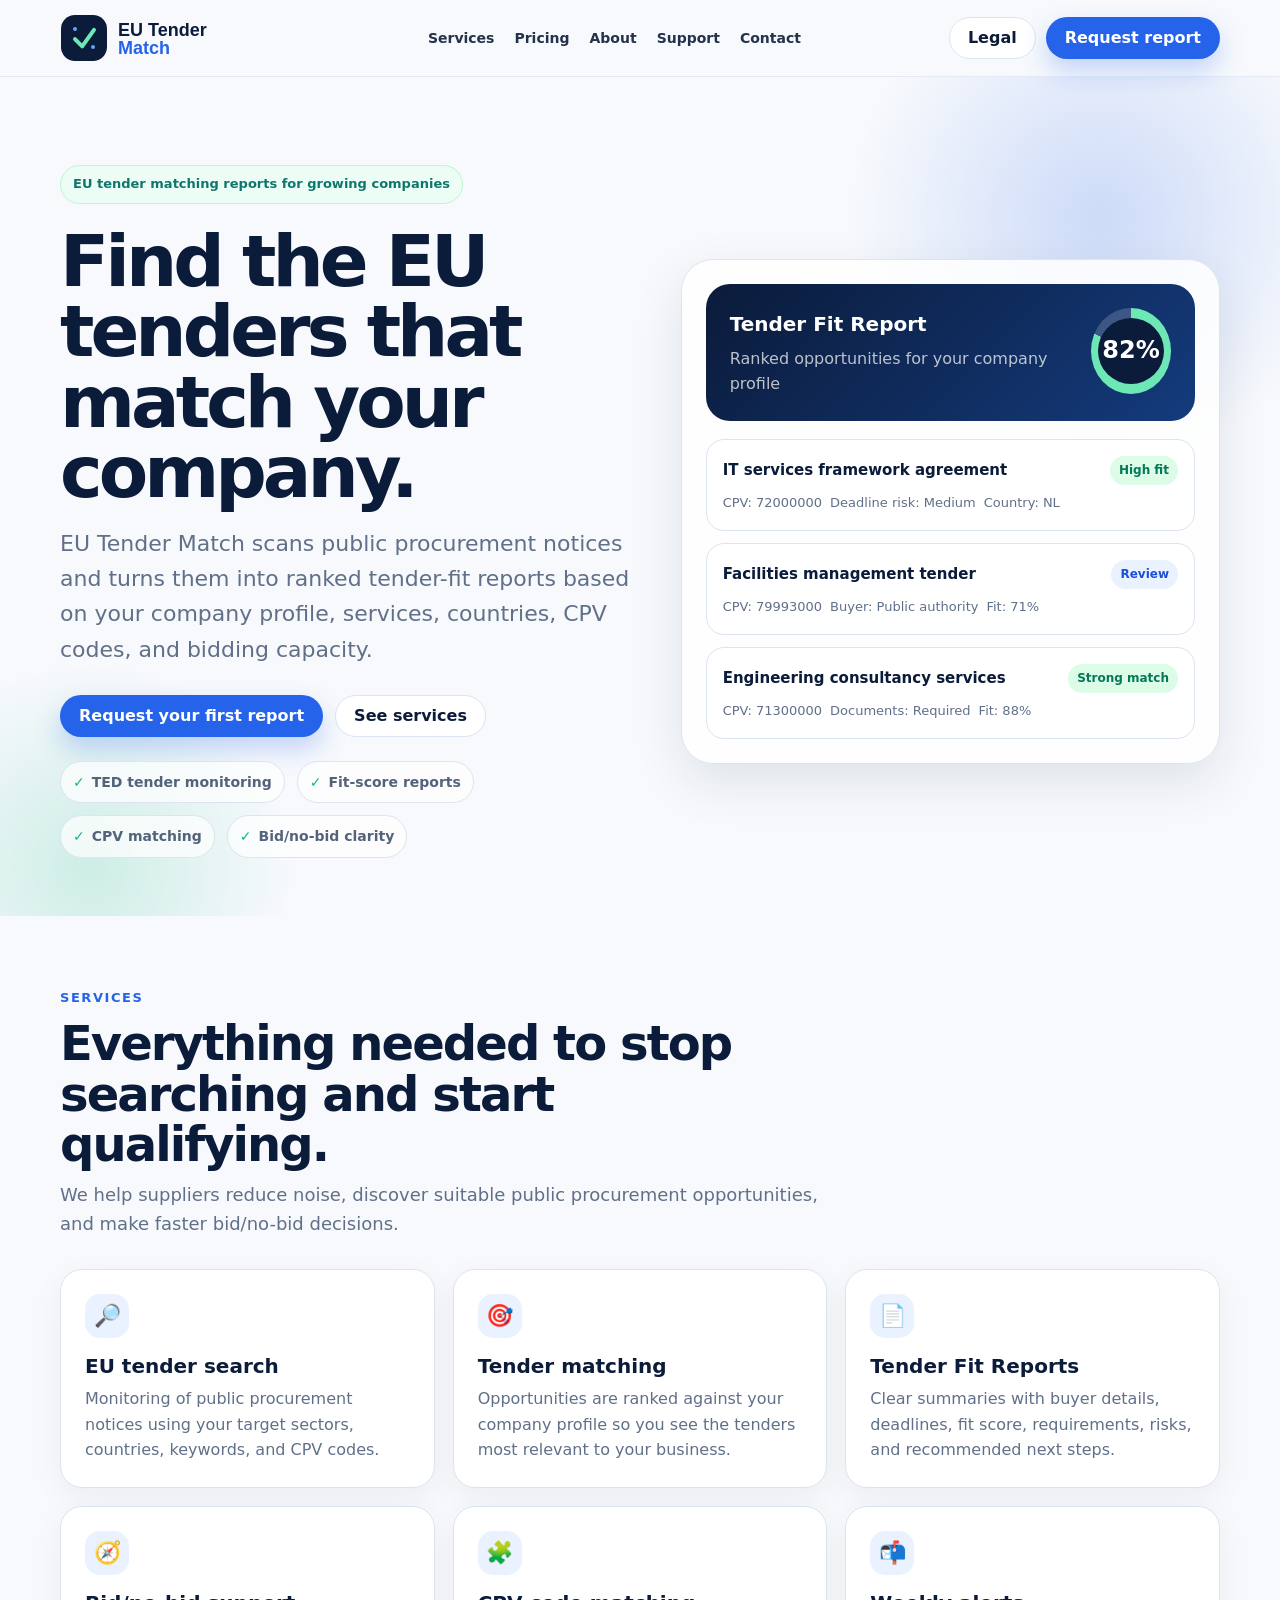
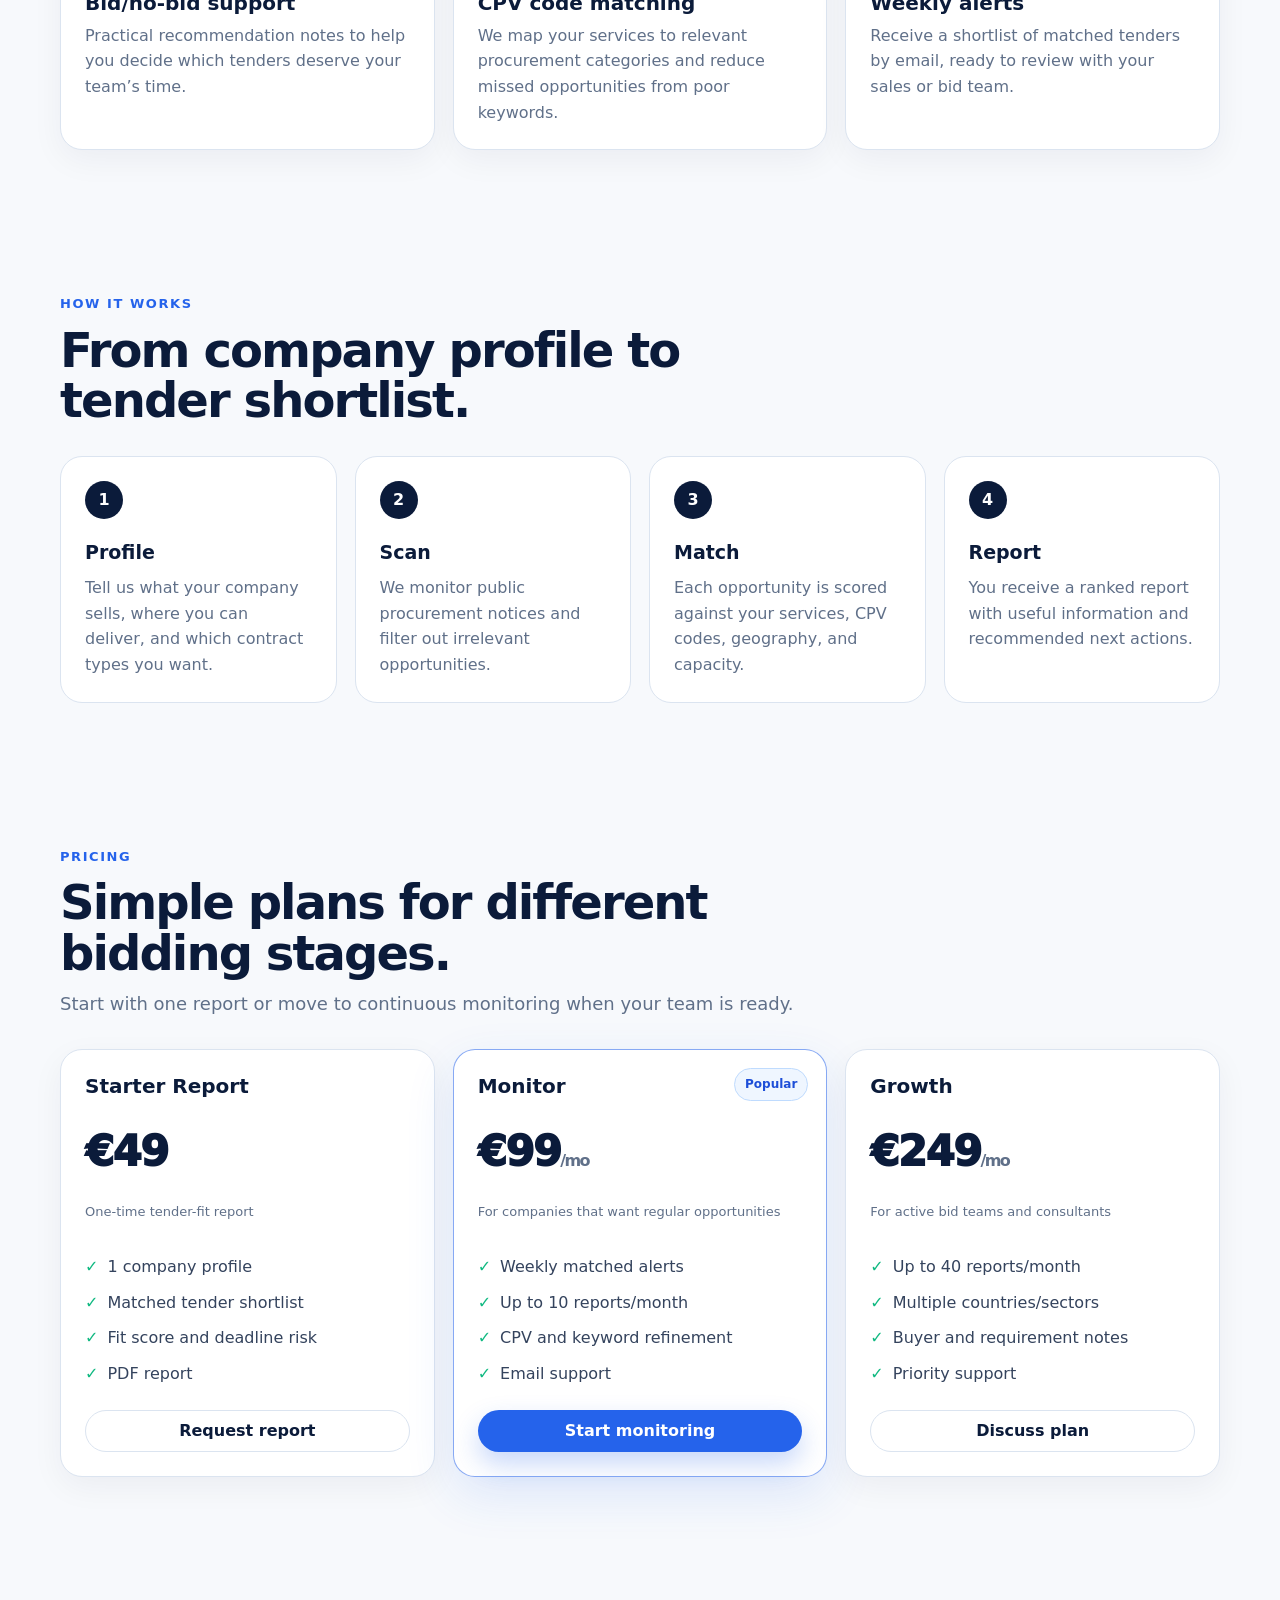
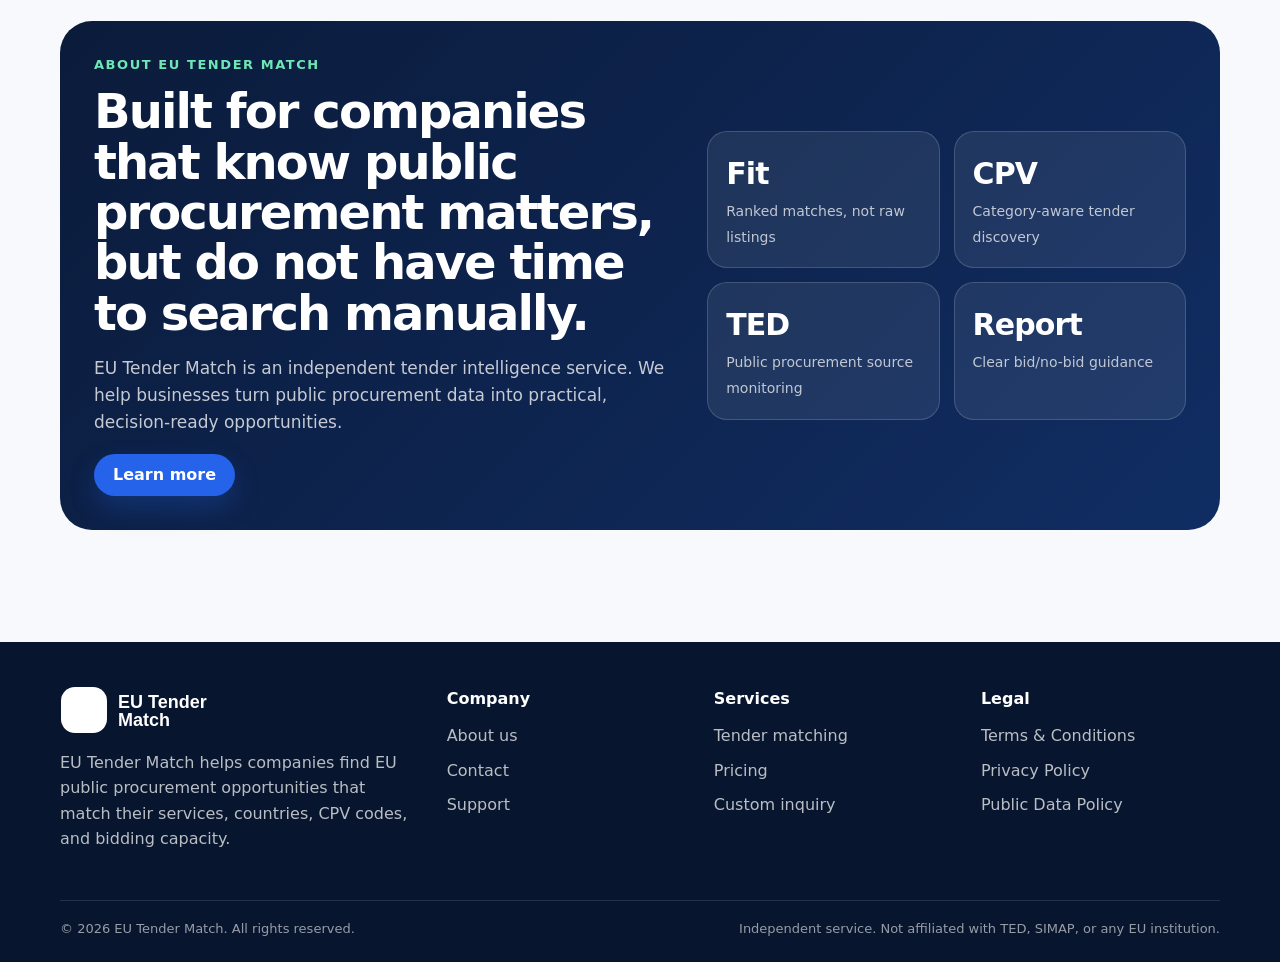
==== index.html @ a49a5446 "Add files via upload" ====
<!doctype html>
<html lang="en">
<head>
  <meta charset="utf-8">
  <meta name="viewport" content="width=device-width, initial-scale=1">
  <title>EU Tender Match | EU Tender Alerts & Tender Matching Reports</title>
  <meta name="description" content="Find EU tenders that match your company. EU Tender Match delivers tender matching reports, TED tender alerts, CPV matching, and bid-fit recommendations.">
  <meta name="robots" content="index, follow">
  <meta property="og:title" content="EU Tender Match | EU Tender Alerts & Tender Matching Reports">
  <meta property="og:description" content="Find EU tenders that match your company. EU Tender Match delivers tender matching reports, TED tender alerts, CPV matching, and bid-fit recommendations.">
  <meta property="og:type" content="website">
  <meta property="og:url" content="https://eutendermatch.com/">
  <meta property="og:image" content="https://eutendermatch.com/assets/img/logo.svg">
  <link rel="icon" href="assets/img/logo.svg" type="image/svg+xml">
  <link rel="canonical" href="https://eutendermatch.com/">
  <link rel="preconnect" href="https://fonts.gstatic.com">
  <link rel="stylesheet" href="assets/css/style.css">
  <script type="application/ld+json">
  {
    "@context": "https://schema.org",
    "@type": "Organization",
    "name": "EU Tender Match",
    "url": "https://eutendermatch.com",
    "logo": "https://eutendermatch.com/assets/img/logo.svg",
    "description": "Find EU tenders that match your company. EU Tender Match delivers tender matching reports, TED tender alerts, CPV matching, and bid-fit recommendations.",
    "contactPoint": {
      "@type": "ContactPoint",
      "contactType": "customer support",
      "email": "hello@eutendermatch.com"
    }
  }
  </script>
</head>
<body>

<header class="header">
  <div class="container">
    <nav class="nav" aria-label="Main navigation">
      <a class="logo" href="index.html" aria-label="EU Tender Match home">
        <img src="assets/img/logo.svg" alt="EU Tender Match logo">
      </a>
      <button class="mobile-toggle" type="button" aria-label="Open menu">☰</button>
      <div class="nav-links">
        <a href="index.html#services">Services</a><a href="index.html#pricing">Pricing</a><a href="about.html">About</a><a href="support.html">Support</a><a href="contact.html">Contact</a>
      </div>
      <div class="nav-actions">
        <a class="btn btn-secondary" href="terms.html">Legal</a>
        <a class="btn btn-primary" href="contact.html">Request report</a>
      </div>
    </nav>
  </div>
</header>


<main>
  <section class="hero">
    <div class="container hero-grid">
      <div>
        <div class="eyebrow">EU tender matching reports for growing companies</div>
        <h1>Find the EU tenders that match your company.</h1>
        <p class="lead">EU Tender Match scans public procurement notices and turns them into ranked tender-fit reports based on your company profile, services, countries, CPV codes, and bidding capacity.</p>
        <div class="hero-actions">
          <a class="btn btn-primary" href="contact.html">Request your first report</a>
          <a class="btn btn-secondary" href="#services">See services</a>
        </div>
        <div class="trust-row" aria-label="Key benefits">
          <span><b class="check">✓</b> TED tender monitoring</span>
          <span><b class="check">✓</b> Fit-score reports</span>
          <span><b class="check">✓</b> CPV matching</span>
          <span><b class="check">✓</b> Bid/no-bid clarity</span>
        </div>
      </div>
      <div class="dashboard-card" aria-label="Example tender fit report card">
        <div class="score-card">
          <div class="score-head">
            <div>
              <p class="card-title">Tender Fit Report</p>
              <p class="card-sub">Ranked opportunities for your company profile</p>
            </div>
            <div class="score"><div class="score-inner">82%</div></div>
          </div>
        </div>
        <div class="notice-list">
          <div class="notice">
            <div class="notice-top">
              <strong>IT services framework agreement</strong>
              <span class="badge green">High fit</span>
            </div>
            <div class="notice-meta">
              <span>CPV: 72000000</span><span>Deadline risk: Medium</span><span>Country: NL</span>
            </div>
          </div>
          <div class="notice">
            <div class="notice-top">
              <strong>Facilities management tender</strong>
              <span class="badge">Review</span>
            </div>
            <div class="notice-meta">
              <span>CPV: 79993000</span><span>Buyer: Public authority</span><span>Fit: 71%</span>
            </div>
          </div>
          <div class="notice">
            <div class="notice-top">
              <strong>Engineering consultancy services</strong>
              <span class="badge green">Strong match</span>
            </div>
            <div class="notice-meta">
              <span>CPV: 71300000</span><span>Documents: Required</span><span>Fit: 88%</span>
            </div>
          </div>
        </div>
      </div>
    </div>
  </section>

  <section class="section" id="services">
    <div class="container">
      <div class="section-head">
        <div class="kicker">Services</div>
        <h2>Everything needed to stop searching and start qualifying.</h2>
        <p>We help suppliers reduce noise, discover suitable public procurement opportunities, and make faster bid/no-bid decisions.</p>
      </div>
      <div class="grid-3">
        <article class="feature">
          <div class="icon">🔎</div>
          <h3>EU tender search</h3>
          <p>Monitoring of public procurement notices using your target sectors, countries, keywords, and CPV codes.</p>
        </article>
        <article class="feature">
          <div class="icon">🎯</div>
          <h3>Tender matching</h3>
          <p>Opportunities are ranked against your company profile so you see the tenders most relevant to your business.</p>
        </article>
        <article class="feature">
          <div class="icon">📄</div>
          <h3>Tender Fit Reports</h3>
          <p>Clear summaries with buyer details, deadlines, fit score, requirements, risks, and recommended next steps.</p>
        </article>
        <article class="feature">
          <div class="icon">🧭</div>
          <h3>Bid/no-bid support</h3>
          <p>Practical recommendation notes to help you decide which tenders deserve your team’s time.</p>
        </article>
        <article class="feature">
          <div class="icon">🧩</div>
          <h3>CPV code matching</h3>
          <p>We map your services to relevant procurement categories and reduce missed opportunities from poor keywords.</p>
        </article>
        <article class="feature">
          <div class="icon">📬</div>
          <h3>Weekly alerts</h3>
          <p>Receive a shortlist of matched tenders by email, ready to review with your sales or bid team.</p>
        </article>
      </div>
    </div>
  </section>

  <section class="section" id="how">
    <div class="container">
      <div class="section-head">
        <div class="kicker">How it works</div>
        <h2>From company profile to tender shortlist.</h2>
      </div>
      <div class="process">
        <div class="step">
          <h3>Profile</h3>
          <p>Tell us what your company sells, where you can deliver, and which contract types you want.</p>
        </div>
        <div class="step">
          <h3>Scan</h3>
          <p>We monitor public procurement notices and filter out irrelevant opportunities.</p>
        </div>
        <div class="step">
          <h3>Match</h3>
          <p>Each opportunity is scored against your services, CPV codes, geography, and capacity.</p>
        </div>
        <div class="step">
          <h3>Report</h3>
          <p>You receive a ranked report with useful information and recommended next actions.</p>
        </div>
      </div>
    </div>
  </section>

  <section class="section" id="pricing">
    <div class="container">
      <div class="section-head">
        <div class="kicker">Pricing</div>
        <h2>Simple plans for different bidding stages.</h2>
        <p>Start with one report or move to continuous monitoring when your team is ready.</p>
      </div>
      <div class="grid-3">
        <article class="price-card">
          <h3>Starter Report</h3>
          <div class="price-tag">€49</div>
          <p class="small">One-time tender-fit report</p>
          <ul>
            <li><b class="check">✓</b> 1 company profile</li>
            <li><b class="check">✓</b> Matched tender shortlist</li>
            <li><b class="check">✓</b> Fit score and deadline risk</li>
            <li><b class="check">✓</b> PDF report</li>
          </ul>
          <a class="btn btn-secondary" href="contact.html">Request report</a>
        </article>
        <article class="price-card featured">
          <span class="ribbon">Popular</span>
          <h3>Monitor</h3>
          <div class="price-tag">€99<small>/mo</small></div>
          <p class="small">For companies that want regular opportunities</p>
          <ul>
            <li><b class="check">✓</b> Weekly matched alerts</li>
            <li><b class="check">✓</b> Up to 10 reports/month</li>
            <li><b class="check">✓</b> CPV and keyword refinement</li>
            <li><b class="check">✓</b> Email support</li>
          </ul>
          <a class="btn btn-primary" href="contact.html">Start monitoring</a>
        </article>
        <article class="price-card">
          <h3>Growth</h3>
          <div class="price-tag">€249<small>/mo</small></div>
          <p class="small">For active bid teams and consultants</p>
          <ul>
            <li><b class="check">✓</b> Up to 40 reports/month</li>
            <li><b class="check">✓</b> Multiple countries/sectors</li>
            <li><b class="check">✓</b> Buyer and requirement notes</li>
            <li><b class="check">✓</b> Priority support</li>
          </ul>
          <a class="btn btn-secondary" href="contact.html">Discuss plan</a>
        </article>
      </div>
    </div>
  </section>

  <section class="section" id="about-preview">
    <div class="container">
      <div class="about-box">
        <div>
          <div class="kicker" style="color:#6ee7b7">About EU Tender Match</div>
          <h2>Built for companies that know public procurement matters, but do not have time to search manually.</h2>
          <p>EU Tender Match is an independent tender intelligence service. We help businesses turn public procurement data into practical, decision-ready opportunities.</p>
          <a class="btn btn-primary" href="about.html">Learn more</a>
        </div>
        <div class="stats">
          <div class="stat"><strong>Fit</strong><span>Ranked matches, not raw listings</span></div>
          <div class="stat"><strong>CPV</strong><span>Category-aware tender discovery</span></div>
          <div class="stat"><strong>TED</strong><span>Public procurement source monitoring</span></div>
          <div class="stat"><strong>Report</strong><span>Clear bid/no-bid guidance</span></div>
        </div>
      </div>
    </div>
  </section>
</main>


<footer class="footer">
  <div class="container">
    <div class="footer-grid">
      <div>
        <img src="assets/img/logo.svg" alt="EU Tender Match logo" style="height:48px;width:auto;filter:brightness(0) invert(1);">
        <p>EU Tender Match helps companies find EU public procurement opportunities that match their services, countries, CPV codes, and bidding capacity.</p>
      </div>
      <div>
        <h4>Company</h4>
        <div class="footer-links">
          <a href="about.html">About us</a>
          <a href="contact.html">Contact</a>
          <a href="support.html">Support</a>
        </div>
      </div>
      <div>
        <h4>Services</h4>
        <div class="footer-links">
          <a href="index.html#services">Tender matching</a>
          <a href="index.html#pricing">Pricing</a>
          <a href="contact.html">Custom inquiry</a>
        </div>
      </div>
      <div>
        <h4>Legal</h4>
        <div class="footer-links">
          <a href="terms.html">Terms & Conditions</a>
          <a href="privacy.html">Privacy Policy</a>
          <a href="data-policy.html">Public Data Policy</a>
        </div>
      </div>
    </div>
    <div class="footer-bottom">
      <span>© <span id="year">2026</span> EU Tender Match. All rights reserved.</span>
      <span>Independent service. Not affiliated with TED, SIMAP, or any EU institution.</span>
    </div>
  </div>
</footer>
<script>document.getElementById('year') && (document.getElementById('year').textContent = new Date().getFullYear())</script>
<script src="assets/js/main.js"></script>

</body>
</html>
---- assets/css/style.css ----
:root{
  --bg:#f7f9fc;
  --surface:#ffffff;
  --ink:#0b1b3a;
  --muted:#607089;
  --line:#dbe4f0;
  --brand:#2563eb;
  --brand-dark:#1d4ed8;
  --accent:#10b981;
  --accent-soft:#dcfce7;
  --blue-soft:#eaf2ff;
  --shadow:0 18px 50px rgba(11,27,58,.10);
  --radius:22px;
}
*{box-sizing:border-box}
html{scroll-behavior:smooth}
body{
  margin:0;
  font-family:Inter, ui-sans-serif, system-ui, -apple-system, BlinkMacSystemFont, "Segoe UI", Arial, sans-serif;
  background:var(--bg);
  color:var(--ink);
  line-height:1.6;
}
a{color:inherit;text-decoration:none}
img{max-width:100%;display:block}
.container{width:min(1160px, calc(100% - 36px));margin-inline:auto}
.header{
  position:sticky;top:0;z-index:50;
  backdrop-filter:blur(18px);
  background:rgba(247,249,252,.82);
  border-bottom:1px solid rgba(219,228,240,.75);
}
.nav{
  height:76px;
  display:flex;
  align-items:center;
  justify-content:space-between;
  gap:22px;
}
.logo{display:flex;align-items:center;gap:10px}
.logo img{height:48px;width:auto}
.nav-links{
  display:flex;
  align-items:center;
  gap:20px;
  color:#24324c;
  font-weight:650;
  font-size:14px;
}
.nav-links a:hover{color:var(--brand)}
.nav-actions{display:flex;align-items:center;gap:10px}
.btn{
  display:inline-flex;align-items:center;justify-content:center;gap:8px;
  padding:12px 18px;border-radius:999px;
  border:1px solid transparent;
  font-weight:800;
  line-height:1;
  cursor:pointer;
  transition:.2s ease;
}
.btn-primary{background:var(--brand);color:white;box-shadow:0 12px 26px rgba(37,99,235,.25)}
.btn-primary:hover{background:var(--brand-dark);transform:translateY(-1px)}
.btn-secondary{background:white;border-color:var(--line);color:var(--ink)}
.btn-secondary:hover{border-color:#b7c8e4;transform:translateY(-1px)}
.mobile-toggle{display:none;background:white;border:1px solid var(--line);border-radius:12px;padding:10px 12px}
.hero{
  position:relative;
  overflow:hidden;
  padding:88px 0 58px;
}
.hero:before{
  content:"";
  position:absolute;inset:-120px -80px auto auto;
  width:520px;height:520px;border-radius:50%;
  background:radial-gradient(circle, rgba(37,99,235,.20), rgba(37,99,235,0) 68%);
}
.hero:after{
  content:"";
  position:absolute;inset:auto auto -160px -120px;
  width:420px;height:420px;border-radius:50%;
  background:radial-gradient(circle, rgba(16,185,129,.18), rgba(16,185,129,0) 68%);
}
.hero-grid{
  position:relative;z-index:1;
  display:grid;
  grid-template-columns:1.03fr .97fr;
  gap:48px;
  align-items:center;
}
.eyebrow{
  display:inline-flex;align-items:center;gap:8px;
  color:#0f766e;background:#ecfdf5;border:1px solid #bbf7d0;
  border-radius:999px;padding:8px 12px;font-weight:800;font-size:13px;
}
h1{
  margin:22px 0 18px;
  font-size:clamp(42px, 6vw, 72px);
  line-height:.98;
  letter-spacing:-.055em;
}
.lead{
  font-size:clamp(18px, 2vw, 22px);
  color:var(--muted);
  max-width:670px;
  margin:0 0 28px;
}
.hero-actions{display:flex;flex-wrap:wrap;gap:12px;margin:28px 0 24px}
.trust-row{
  display:flex;flex-wrap:wrap;gap:12px;color:#53637c;font-size:14px;font-weight:650;
}
.trust-row span{
  display:inline-flex;align-items:center;gap:7px;
  background:rgba(255,255,255,.72);
  border:1px solid var(--line);
  border-radius:999px;padding:9px 12px;
}
.check{color:var(--accent);font-weight:900}
.dashboard-card{
  background:rgba(255,255,255,.86);
  border:1px solid var(--line);
  border-radius:32px;
  box-shadow:var(--shadow);
  padding:24px;
}
.score-card{
  background:linear-gradient(135deg,#0b1b3a,#143b7d);
  color:white;
  border-radius:24px;
  padding:24px;
  overflow:hidden;
}
.score-head{display:flex;align-items:start;justify-content:space-between;gap:14px}
.score{
  width:86px;height:86px;border-radius:50%;
  display:grid;place-items:center;
  background:conic-gradient(#6ee7b7 0 82%, rgba(255,255,255,.18) 82% 100%);
  font-size:24px;font-weight:900;
}
.score-inner{
  width:66px;height:66px;border-radius:50%;
  background:#0b1b3a;display:grid;place-items:center;
}
.card-title{font-size:20px;font-weight:900;margin:0}
.card-sub{margin:6px 0 0;color:rgba(255,255,255,.72)}
.notice-list{display:grid;gap:12px;margin-top:18px}
.notice{
  background:white;border:1px solid var(--line);border-radius:18px;padding:16px;
  display:grid;gap:8px;
}
.notice-top{display:flex;justify-content:space-between;gap:12px;align-items:center}
.notice strong{font-size:15px}
.badge{
  display:inline-flex;align-items:center;border-radius:999px;
  padding:5px 9px;font-size:12px;font-weight:900;
  background:var(--blue-soft);color:#1d4ed8;
}
.badge.green{background:var(--accent-soft);color:#047857}
.notice-meta{display:flex;flex-wrap:wrap;gap:8px;color:var(--muted);font-size:13px}
.section{padding:72px 0}
.section-head{max-width:760px;margin-bottom:30px}
.kicker{color:var(--brand);font-weight:900;text-transform:uppercase;font-size:13px;letter-spacing:.12em}
h2{
  font-size:clamp(32px, 4vw, 48px);
  line-height:1.05;letter-spacing:-.04em;
  margin:10px 0 12px;
}
.section-head p{color:var(--muted);font-size:18px;margin:0}
.grid-3{display:grid;grid-template-columns:repeat(3,1fr);gap:18px}
.grid-2{display:grid;grid-template-columns:repeat(2,1fr);gap:18px}
.feature,.price-card,.policy-card{
  background:var(--surface);
  border:1px solid var(--line);
  border-radius:var(--radius);
  padding:24px;
  box-shadow:0 10px 32px rgba(11,27,58,.05);
}
.icon{
  width:44px;height:44px;border-radius:15px;
  display:grid;place-items:center;
  background:var(--blue-soft);color:var(--brand);
  font-size:22px;margin-bottom:16px;
}
.feature h3,.price-card h3,.policy-card h3{margin:0 0 8px;font-size:20px;line-height:1.2}
.feature p,.policy-card p{color:var(--muted);margin:0}
.process{
  counter-reset:step;
  display:grid;grid-template-columns:repeat(4,1fr);gap:18px;
}
.step{
  position:relative;background:white;border:1px solid var(--line);border-radius:var(--radius);padding:24px;
}
.step:before{
  counter-increment:step;
  content:counter(step);
  width:38px;height:38px;border-radius:50%;
  display:grid;place-items:center;
  background:#0b1b3a;color:white;font-weight:900;
  margin-bottom:18px;
}
.step h3{margin:0 0 8px;font-size:19px}
.step p{margin:0;color:var(--muted)}
.price-card{display:flex;flex-direction:column;position:relative}
.price-card.featured{
  border-color:rgba(37,99,235,.55);
  box-shadow:0 18px 50px rgba(37,99,235,.12);
}
.price-tag{
  font-size:42px;font-weight:950;letter-spacing:-.04em;margin:12px 0 4px;
}
.price-tag small{font-size:16px;color:var(--muted);font-weight:800}
.price-card ul{
  margin:18px 0 24px;padding:0;list-style:none;display:grid;gap:10px;color:#34435d;
}
.price-card li{display:flex;gap:9px}
.price-card .btn{margin-top:auto}
.ribbon{
  position:absolute;top:18px;right:18px;background:#eff6ff;color:#1d4ed8;border:1px solid #bfdbfe;
  border-radius:999px;padding:6px 10px;font-weight:900;font-size:12px;
}
.about-box{
  background:linear-gradient(135deg,#0b1b3a,#102d63);
  color:white;border-radius:32px;padding:34px;display:grid;grid-template-columns:1.1fr .9fr;gap:28px;align-items:center;
}
.about-box p{color:rgba(255,255,255,.76);font-size:17px}
.stats{display:grid;grid-template-columns:repeat(2,1fr);gap:14px}
.stat{
  background:rgba(255,255,255,.08);border:1px solid rgba(255,255,255,.16);
  border-radius:20px;padding:18px;
}
.stat strong{display:block;font-size:30px;letter-spacing:-.03em}
.stat span{color:rgba(255,255,255,.72);font-size:14px}
.contact-wrap{display:grid;grid-template-columns:.9fr 1.1fr;gap:22px;align-items:start}
.contact-card{
  background:white;border:1px solid var(--line);border-radius:var(--radius);padding:24px;
}
.contact-list{display:grid;gap:12px;margin-top:18px}
.contact-list a,.contact-list span{
  display:flex;gap:10px;align-items:center;color:#31425e;font-weight:700;
}
form{
  display:grid;gap:14px;background:white;border:1px solid var(--line);
  border-radius:var(--radius);padding:24px;box-shadow:var(--shadow);
}
label{font-weight:850;font-size:14px}
input,select,textarea{
  width:100%;border:1px solid #cfd9e8;border-radius:14px;
  padding:13px 14px;font:inherit;background:#fff;color:var(--ink);
}
textarea{min-height:140px;resize:vertical}
.form-row{display:grid;grid-template-columns:1fr 1fr;gap:14px}
.small{font-size:13px;color:var(--muted)}
.footer{
  background:#07152e;color:white;margin-top:40px;padding:44px 0 22px;
}
.footer-grid{display:grid;grid-template-columns:1.2fr .8fr .8fr .8fr;gap:28px}
.footer p,.footer a{color:rgba(255,255,255,.72)}
.footer h4{margin:0 0 12px}
.footer-links{display:grid;gap:9px}
.footer-bottom{
  border-top:1px solid rgba(255,255,255,.12);
  margin-top:32px;padding-top:18px;
  display:flex;justify-content:space-between;gap:20px;flex-wrap:wrap;
  color:rgba(255,255,255,.58);font-size:13px;
}
.legal-page{padding:58px 0}
.legal-card{
  background:white;border:1px solid var(--line);border-radius:28px;
  padding:clamp(24px,4vw,46px);box-shadow:var(--shadow);
}
.legal-card h1{font-size:clamp(34px,5vw,54px)}
.legal-card h2{font-size:26px;margin-top:34px}
.legal-card p,.legal-card li{color:#34435d}
.legal-card a{color:var(--brand);font-weight:800}
.callout{
  border:1px solid #bfdbfe;background:#eff6ff;color:#1e3a8a;
  border-radius:18px;padding:16px 18px;margin:20px 0;
}
@media (max-width: 960px){
  .hero-grid,.about-box,.contact-wrap{grid-template-columns:1fr}
  .grid-3,.grid-2,.process,.footer-grid{grid-template-columns:1fr 1fr}
  .nav-links{display:none}
  .mobile-toggle{display:inline-flex}
  .nav.open .nav-links{
    position:absolute;display:grid;left:18px;right:18px;top:76px;
    background:white;border:1px solid var(--line);border-radius:20px;
    padding:18px;box-shadow:var(--shadow);
  }
}
@media (max-width: 640px){
  .grid-3,.grid-2,.process,.footer-grid,.stats,.form-row{grid-template-columns:1fr}
  .hero{padding-top:52px}
  .nav-actions .btn-secondary{display:none}
  .dashboard-card{padding:14px;border-radius:22px}
  .score-card{border-radius:20px}
}
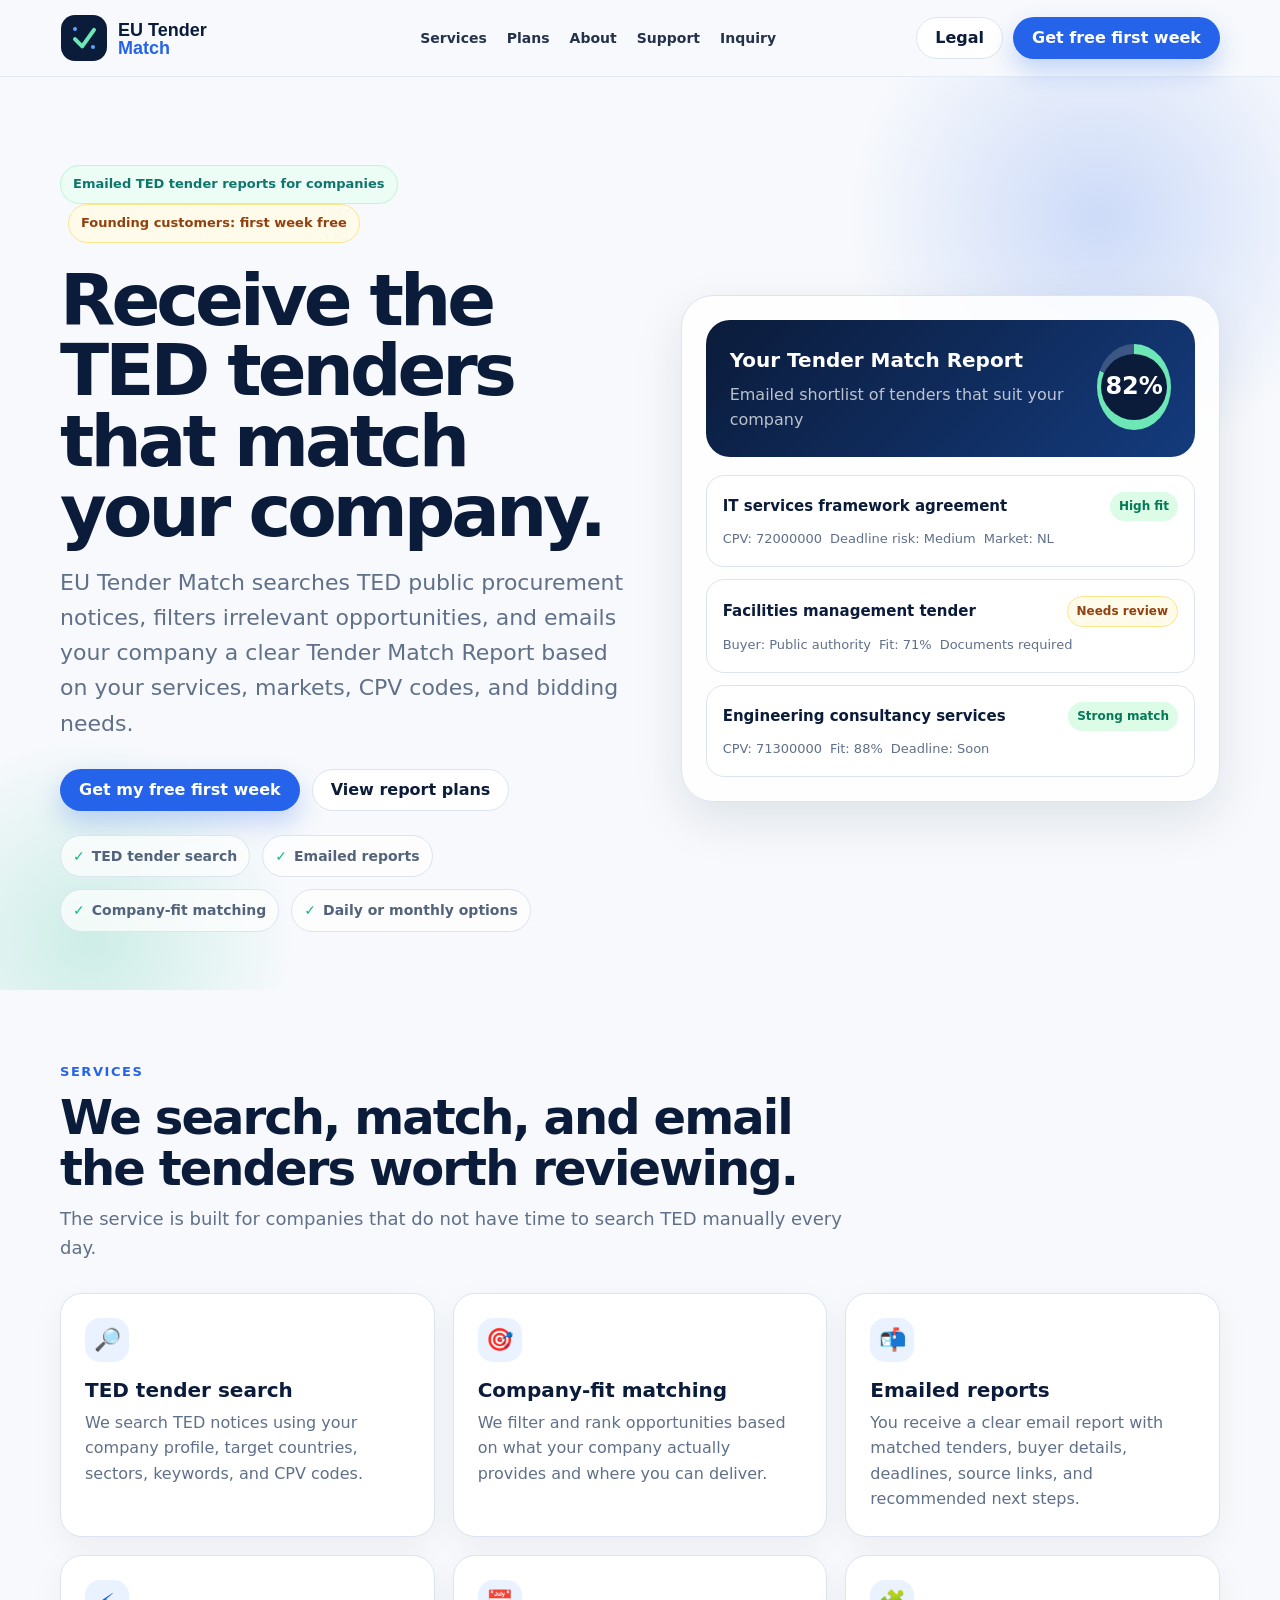
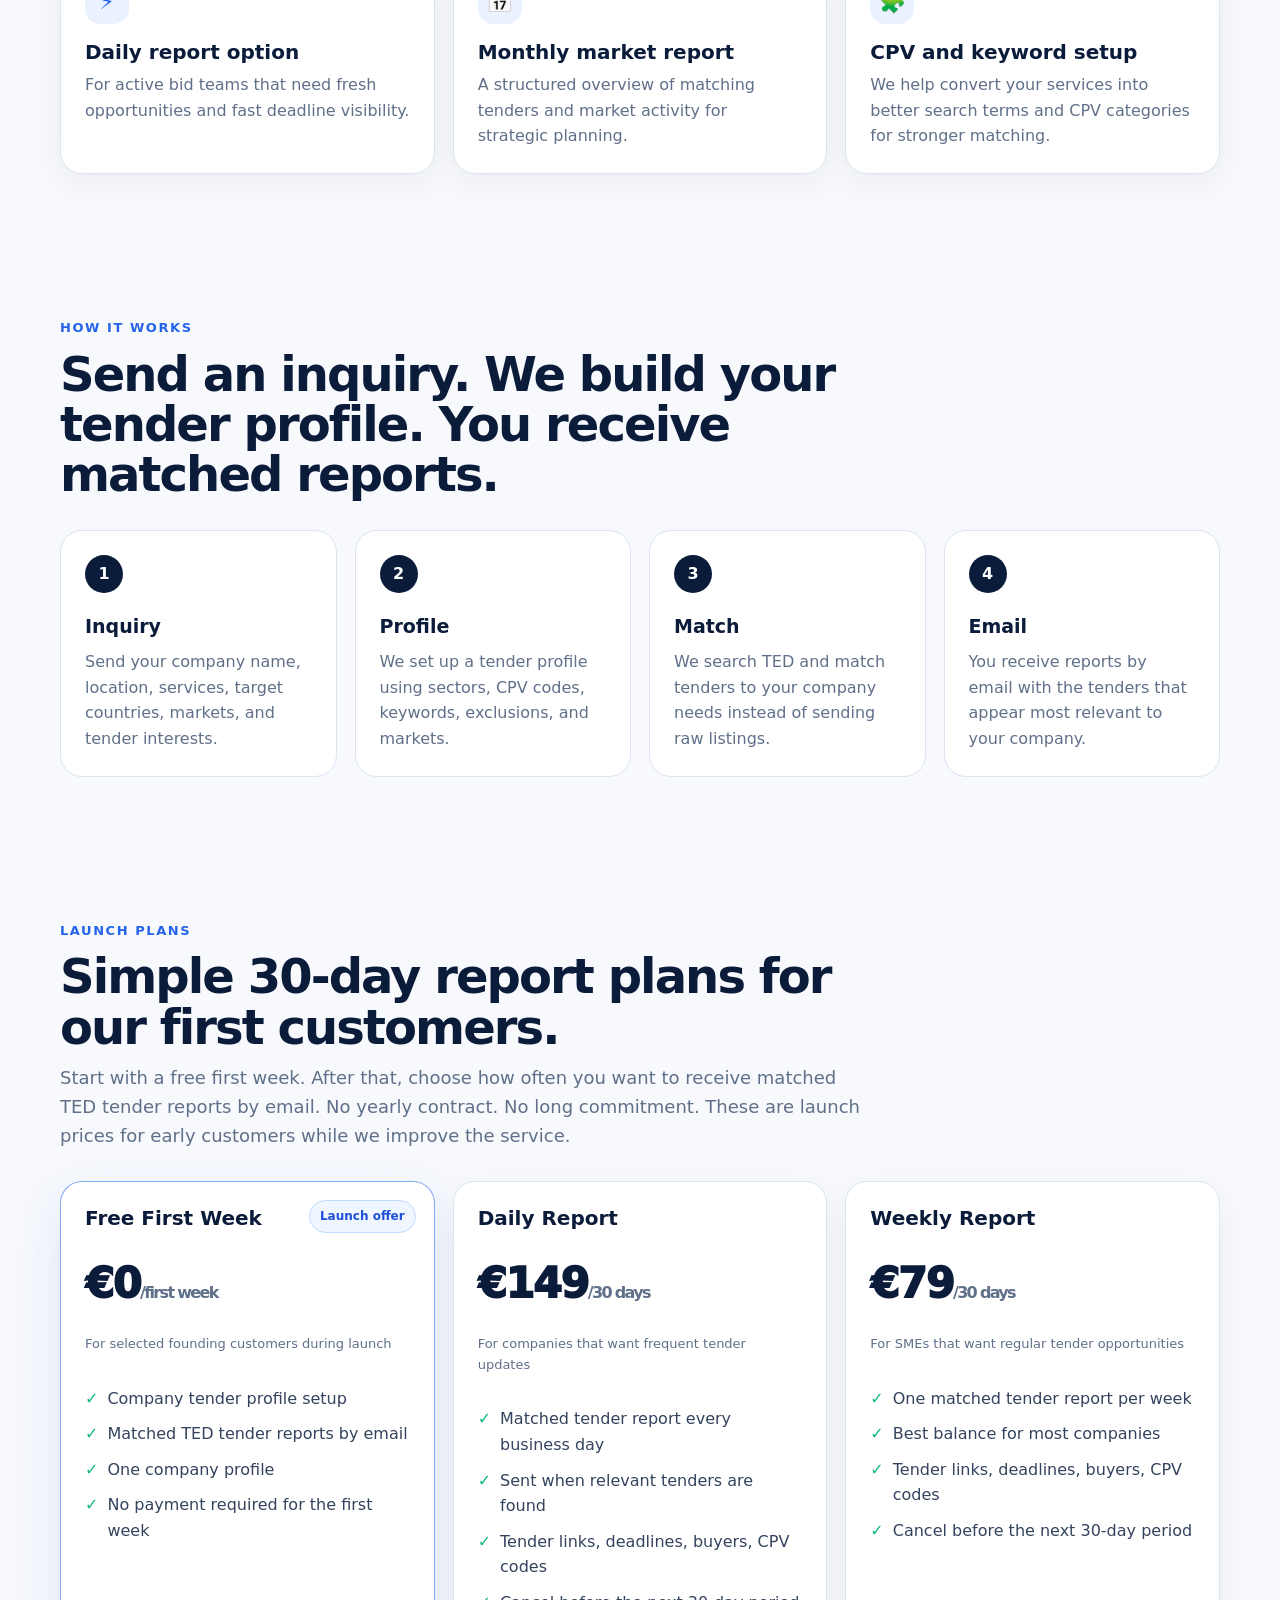
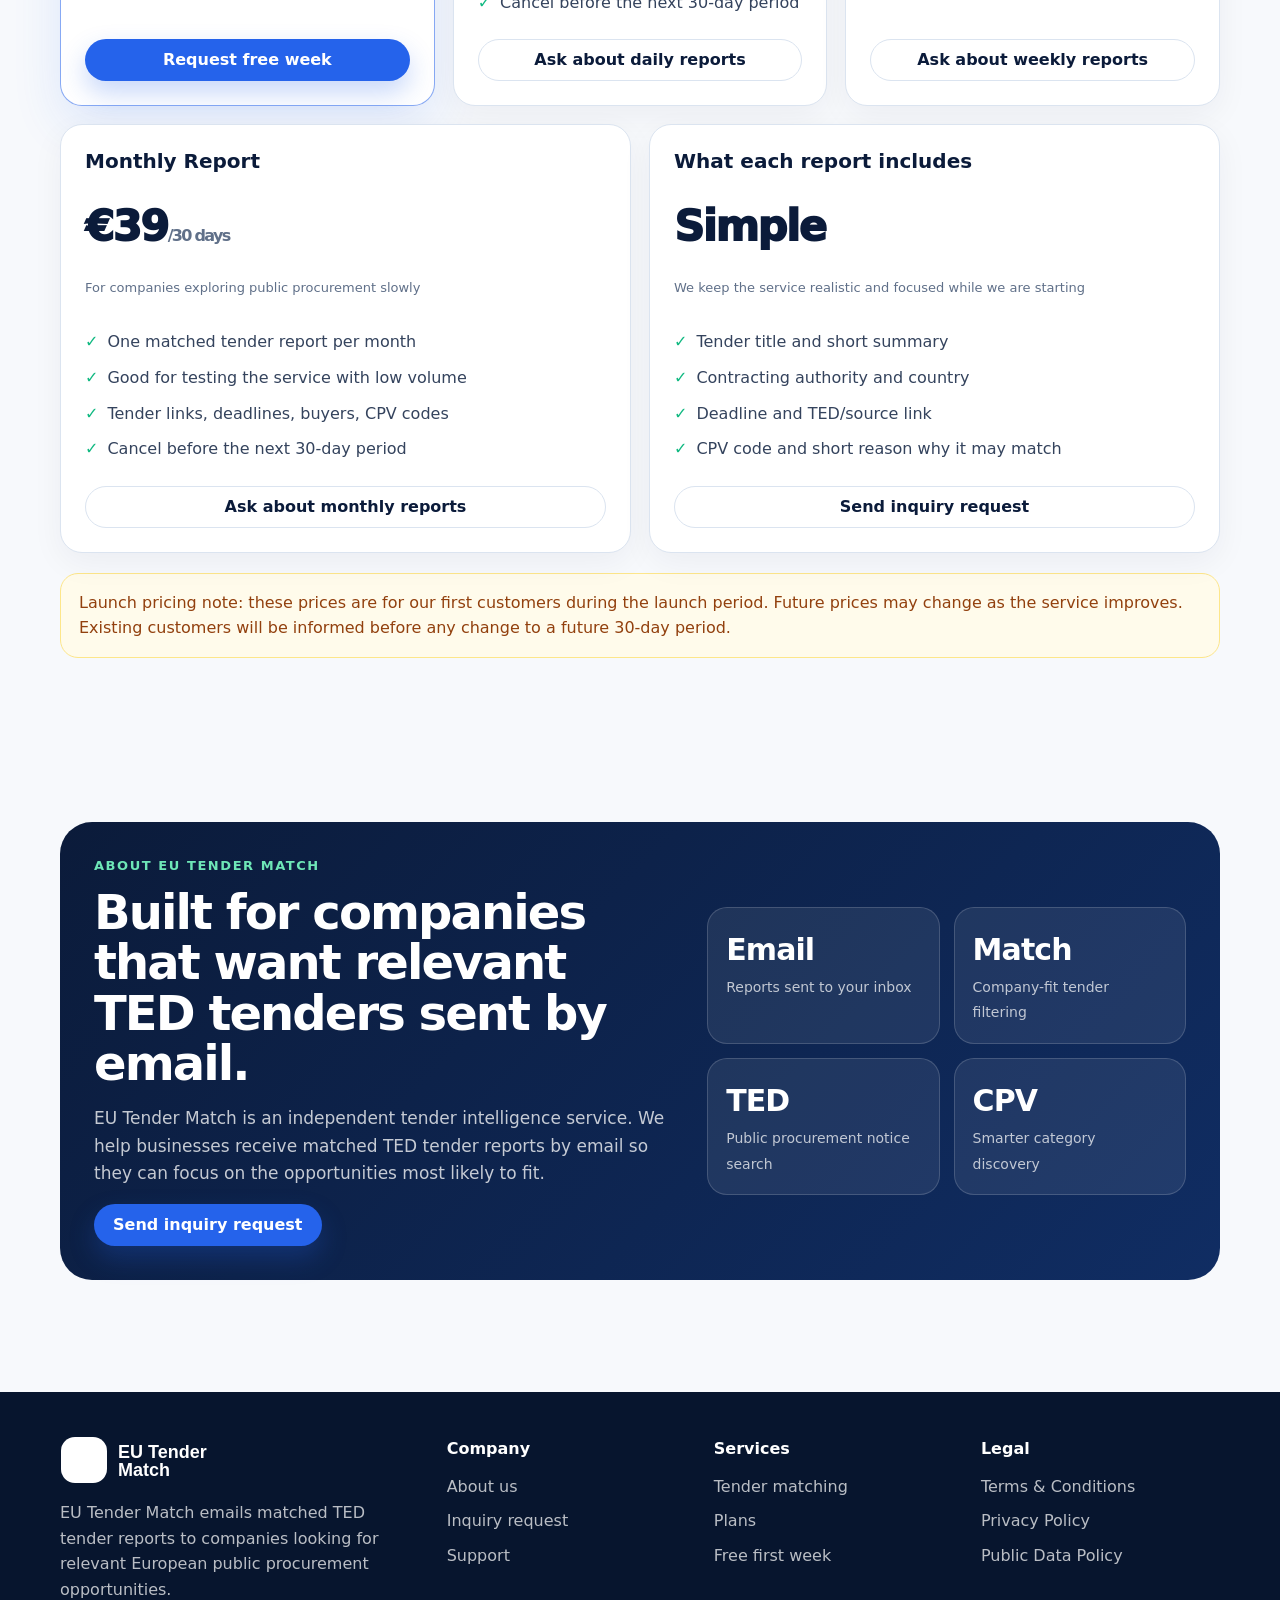
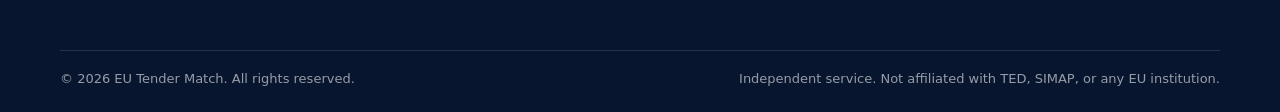
==== commit da5d323a: "Add files via upload" ====
--- a/index.html
+++ b/index.html
@@ -3,17 +3,16 @@
 <head>
   <meta charset="utf-8">
   <meta name="viewport" content="width=device-width, initial-scale=1">
-  <title>EU Tender Match | EU Tender Alerts & Tender Matching Reports</title>
-  <meta name="description" content="Find EU tenders that match your company. EU Tender Match delivers tender matching reports, TED tender alerts, CPV matching, and bid-fit recommendations.">
+  <title>EU Tender Match | Emailed TED Tender Reports & EU Tender Matching</title>
+  <meta name="description" content="Receive emailed TED tender reports that match your company needs. EU Tender Match searches, filters, and emails relevant EU public procurement opportunities.">
   <meta name="robots" content="index, follow">
-  <meta property="og:title" content="EU Tender Match | EU Tender Alerts & Tender Matching Reports">
-  <meta property="og:description" content="Find EU tenders that match your company. EU Tender Match delivers tender matching reports, TED tender alerts, CPV matching, and bid-fit recommendations.">
+  <meta property="og:title" content="EU Tender Match | Emailed TED Tender Reports & EU Tender Matching">
+  <meta property="og:description" content="Receive emailed TED tender reports that match your company needs. EU Tender Match searches, filters, and emails relevant EU public procurement opportunities.">
   <meta property="og:type" content="website">
   <meta property="og:url" content="https://eutendermatch.com/">
   <meta property="og:image" content="https://eutendermatch.com/assets/img/logo.svg">
   <link rel="icon" href="assets/img/logo.svg" type="image/svg+xml">
   <link rel="canonical" href="https://eutendermatch.com/">
-  <link rel="preconnect" href="https://fonts.gstatic.com">
   <link rel="stylesheet" href="assets/css/style.css">
   <script type="application/ld+json">
   {
@@ -22,7 +21,7 @@
     "name": "EU Tender Match",
     "url": "https://eutendermatch.com",
     "logo": "https://eutendermatch.com/assets/img/logo.svg",
-    "description": "Find EU tenders that match your company. EU Tender Match delivers tender matching reports, TED tender alerts, CPV matching, and bid-fit recommendations.",
+    "description": "Receive emailed TED tender reports that match your company needs. EU Tender Match searches, filters, and emails relevant EU public procurement opportunities.",
     "contactPoint": {
       "@type": "ContactPoint",
       "contactType": "customer support",
@@ -41,11 +40,11 @@
       </a>
       <button class="mobile-toggle" type="button" aria-label="Open menu">☰</button>
       <div class="nav-links">
-        <a href="index.html#services">Services</a><a href="index.html#pricing">Pricing</a><a href="about.html">About</a><a href="support.html">Support</a><a href="contact.html">Contact</a>
+        <a href="index.html#services">Services</a><a href="index.html#pricing">Plans</a><a href="about.html">About</a><a href="support.html">Support</a><a href="contact.html">Inquiry</a>
       </div>
       <div class="nav-actions">
         <a class="btn btn-secondary" href="terms.html">Legal</a>
-        <a class="btn btn-primary" href="contact.html">Request report</a>
+        <a class="btn btn-primary" href="contact.html">Get free first week</a>
       </div>
     </nav>
   </div>
@@ -56,26 +55,29 @@
   <section class="hero">
     <div class="container hero-grid">
       <div>
-        <div class="eyebrow">EU tender matching reports for growing companies</div>
-        <h1>Find the EU tenders that match your company.</h1>
-        <p class="lead">EU Tender Match scans public procurement notices and turns them into ranked tender-fit reports based on your company profile, services, countries, CPV codes, and bidding capacity.</p>
+        <div>
+          <span class="eyebrow">Emailed TED tender reports for companies</span>
+          <span class="free-banner">Founding customers: first week free</span>
+        </div>
+        <h1>Receive the TED tenders that match your company.</h1>
+        <p class="lead">EU Tender Match searches TED public procurement notices, filters irrelevant opportunities, and emails your company a clear Tender Match Report based on your services, markets, CPV codes, and bidding needs.</p>
         <div class="hero-actions">
-          <a class="btn btn-primary" href="contact.html">Request your first report</a>
-          <a class="btn btn-secondary" href="#services">See services</a>
+          <a class="btn btn-primary" href="contact.html">Get my free first week</a>
+          <a class="btn btn-secondary" href="#pricing">View report plans</a>
         </div>
         <div class="trust-row" aria-label="Key benefits">
-          <span><b class="check">✓</b> TED tender monitoring</span>
-          <span><b class="check">✓</b> Fit-score reports</span>
-          <span><b class="check">✓</b> CPV matching</span>
-          <span><b class="check">✓</b> Bid/no-bid clarity</span>
-        </div>
-      </div>
-      <div class="dashboard-card" aria-label="Example tender fit report card">
+          <span><b class="check">✓</b> TED tender search</span>
+          <span><b class="check">✓</b> Emailed reports</span>
+          <span><b class="check">✓</b> Company-fit matching</span>
+          <span><b class="check">✓</b> Daily or monthly options</span>
+        </div>
+      </div>
+      <div class="dashboard-card" aria-label="Example emailed tender match report card">
         <div class="score-card">
           <div class="score-head">
             <div>
-              <p class="card-title">Tender Fit Report</p>
-              <p class="card-sub">Ranked opportunities for your company profile</p>
+              <p class="card-title">Your Tender Match Report</p>
+              <p class="card-sub">Emailed shortlist of tenders that suit your company</p>
             </div>
             <div class="score"><div class="score-inner">82%</div></div>
           </div>
@@ -87,16 +89,16 @@
               <span class="badge green">High fit</span>
             </div>
             <div class="notice-meta">
-              <span>CPV: 72000000</span><span>Deadline risk: Medium</span><span>Country: NL</span>
+              <span>CPV: 72000000</span><span>Deadline risk: Medium</span><span>Market: NL</span>
             </div>
           </div>
           <div class="notice">
             <div class="notice-top">
               <strong>Facilities management tender</strong>
-              <span class="badge">Review</span>
+              <span class="badge gold">Needs review</span>
             </div>
             <div class="notice-meta">
-              <span>CPV: 79993000</span><span>Buyer: Public authority</span><span>Fit: 71%</span>
+              <span>Buyer: Public authority</span><span>Fit: 71%</span><span>Documents required</span>
             </div>
           </div>
           <div class="notice">
@@ -105,7 +107,7 @@
               <span class="badge green">Strong match</span>
             </div>
             <div class="notice-meta">
-              <span>CPV: 71300000</span><span>Documents: Required</span><span>Fit: 88%</span>
+              <span>CPV: 71300000</span><span>Fit: 88%</span><span>Deadline: Soon</span>
             </div>
           </div>
         </div>
@@ -117,39 +119,39 @@
     <div class="container">
       <div class="section-head">
         <div class="kicker">Services</div>
-        <h2>Everything needed to stop searching and start qualifying.</h2>
-        <p>We help suppliers reduce noise, discover suitable public procurement opportunities, and make faster bid/no-bid decisions.</p>
+        <h2>We search, match, and email the tenders worth reviewing.</h2>
+        <p>The service is built for companies that do not have time to search TED manually every day.</p>
       </div>
       <div class="grid-3">
         <article class="feature">
           <div class="icon">🔎</div>
-          <h3>EU tender search</h3>
-          <p>Monitoring of public procurement notices using your target sectors, countries, keywords, and CPV codes.</p>
+          <h3>TED tender search</h3>
+          <p>We search TED notices using your company profile, target countries, sectors, keywords, and CPV codes.</p>
         </article>
         <article class="feature">
           <div class="icon">🎯</div>
-          <h3>Tender matching</h3>
-          <p>Opportunities are ranked against your company profile so you see the tenders most relevant to your business.</p>
-        </article>
-        <article class="feature">
-          <div class="icon">📄</div>
-          <h3>Tender Fit Reports</h3>
-          <p>Clear summaries with buyer details, deadlines, fit score, requirements, risks, and recommended next steps.</p>
-        </article>
-        <article class="feature">
-          <div class="icon">🧭</div>
-          <h3>Bid/no-bid support</h3>
-          <p>Practical recommendation notes to help you decide which tenders deserve your team’s time.</p>
+          <h3>Company-fit matching</h3>
+          <p>We filter and rank opportunities based on what your company actually provides and where you can deliver.</p>
+        </article>
+        <article class="feature">
+          <div class="icon">📬</div>
+          <h3>Emailed reports</h3>
+          <p>You receive a clear email report with matched tenders, buyer details, deadlines, source links, and recommended next steps.</p>
+        </article>
+        <article class="feature">
+          <div class="icon">⚡</div>
+          <h3>Daily report option</h3>
+          <p>For active bid teams that need fresh opportunities and fast deadline visibility.</p>
+        </article>
+        <article class="feature">
+          <div class="icon">📅</div>
+          <h3>Monthly market report</h3>
+          <p>A structured overview of matching tenders and market activity for strategic planning.</p>
         </article>
         <article class="feature">
           <div class="icon">🧩</div>
-          <h3>CPV code matching</h3>
-          <p>We map your services to relevant procurement categories and reduce missed opportunities from poor keywords.</p>
-        </article>
-        <article class="feature">
-          <div class="icon">📬</div>
-          <h3>Weekly alerts</h3>
-          <p>Receive a shortlist of matched tenders by email, ready to review with your sales or bid team.</p>
+          <h3>CPV and keyword setup</h3>
+          <p>We help convert your services into better search terms and CPV categories for stronger matching.</p>
         </article>
       </div>
     </div>
@@ -159,24 +161,24 @@
     <div class="container">
       <div class="section-head">
         <div class="kicker">How it works</div>
-        <h2>From company profile to tender shortlist.</h2>
+        <h2>Send an inquiry. We build your tender profile. You receive matched reports.</h2>
       </div>
       <div class="process">
         <div class="step">
+          <h3>Inquiry</h3>
+          <p>Send your company name, location, services, target countries, markets, and tender interests.</p>
+        </div>
+        <div class="step">
           <h3>Profile</h3>
-          <p>Tell us what your company sells, where you can deliver, and which contract types you want.</p>
-        </div>
-        <div class="step">
-          <h3>Scan</h3>
-          <p>We monitor public procurement notices and filter out irrelevant opportunities.</p>
+          <p>We set up a tender profile using sectors, CPV codes, keywords, exclusions, and markets.</p>
         </div>
         <div class="step">
           <h3>Match</h3>
-          <p>Each opportunity is scored against your services, CPV codes, geography, and capacity.</p>
+          <p>We search TED and match tenders to your company needs instead of sending raw listings.</p>
         </div>
         <div class="step">
-          <h3>Report</h3>
-          <p>You receive a ranked report with useful information and recommended next actions.</p>
+          <h3>Email</h3>
+          <p>You receive reports by email with the tenders that appear most relevant to your company.</p>
         </div>
       </div>
     </div>
@@ -185,48 +187,83 @@
   <section class="section" id="pricing">
     <div class="container">
       <div class="section-head">
-        <div class="kicker">Pricing</div>
-        <h2>Simple plans for different bidding stages.</h2>
-        <p>Start with one report or move to continuous monitoring when your team is ready.</p>
-      </div>
+        <div class="kicker">Launch plans</div>
+        <h2>Simple 30-day report plans for our first customers.</h2>
+        <p>Start with a free first week. After that, choose how often you want to receive matched TED tender reports by email. No yearly contract. No long commitment. These are launch prices for early customers while we improve the service.</p>
+      </div>
+
       <div class="grid-3">
+        <article class="price-card featured">
+          <span class="ribbon">Launch offer</span>
+          <h3>Free First Week</h3>
+          <div class="price-tag">€0<small>/first week</small></div>
+          <p class="small">For selected founding customers during launch</p>
+          <ul>
+            <li><b class="check">✓</b> Company tender profile setup</li>
+            <li><b class="check">✓</b> Matched TED tender reports by email</li>
+            <li><b class="check">✓</b> One company profile</li>
+            <li><b class="check">✓</b> No payment required for the first week</li>
+          </ul>
+          <a class="btn btn-primary" href="contact.html">Request free week</a>
+        </article>
+
         <article class="price-card">
-          <h3>Starter Report</h3>
-          <div class="price-tag">€49</div>
-          <p class="small">One-time tender-fit report</p>
-          <ul>
-            <li><b class="check">✓</b> 1 company profile</li>
-            <li><b class="check">✓</b> Matched tender shortlist</li>
-            <li><b class="check">✓</b> Fit score and deadline risk</li>
-            <li><b class="check">✓</b> PDF report</li>
-          </ul>
-          <a class="btn btn-secondary" href="contact.html">Request report</a>
-        </article>
-        <article class="price-card featured">
-          <span class="ribbon">Popular</span>
-          <h3>Monitor</h3>
-          <div class="price-tag">€99<small>/mo</small></div>
-          <p class="small">For companies that want regular opportunities</p>
-          <ul>
-            <li><b class="check">✓</b> Weekly matched alerts</li>
-            <li><b class="check">✓</b> Up to 10 reports/month</li>
-            <li><b class="check">✓</b> CPV and keyword refinement</li>
-            <li><b class="check">✓</b> Email support</li>
-          </ul>
-          <a class="btn btn-primary" href="contact.html">Start monitoring</a>
-        </article>
+          <h3>Daily Report</h3>
+          <div class="price-tag">€149<small>/30 days</small></div>
+          <p class="small">For companies that want frequent tender updates</p>
+          <ul>
+            <li><b class="check">✓</b> Matched tender report every business day</li>
+            <li><b class="check">✓</b> Sent when relevant tenders are found</li>
+            <li><b class="check">✓</b> Tender links, deadlines, buyers, CPV codes</li>
+            <li><b class="check">✓</b> Cancel before the next 30-day period</li>
+          </ul>
+          <a class="btn btn-secondary" href="contact.html">Ask about daily reports</a>
+        </article>
+
         <article class="price-card">
-          <h3>Growth</h3>
-          <div class="price-tag">€249<small>/mo</small></div>
-          <p class="small">For active bid teams and consultants</p>
-          <ul>
-            <li><b class="check">✓</b> Up to 40 reports/month</li>
-            <li><b class="check">✓</b> Multiple countries/sectors</li>
-            <li><b class="check">✓</b> Buyer and requirement notes</li>
-            <li><b class="check">✓</b> Priority support</li>
-          </ul>
-          <a class="btn btn-secondary" href="contact.html">Discuss plan</a>
-        </article>
+          <h3>Weekly Report</h3>
+          <div class="price-tag">€79<small>/30 days</small></div>
+          <p class="small">For SMEs that want regular tender opportunities</p>
+          <ul>
+            <li><b class="check">✓</b> One matched tender report per week</li>
+            <li><b class="check">✓</b> Best balance for most companies</li>
+            <li><b class="check">✓</b> Tender links, deadlines, buyers, CPV codes</li>
+            <li><b class="check">✓</b> Cancel before the next 30-day period</li>
+          </ul>
+          <a class="btn btn-secondary" href="contact.html">Ask about weekly reports</a>
+        </article>
+      </div>
+
+      <div class="grid-2" style="margin-top:18px">
+        <article class="price-card">
+          <h3>Monthly Report</h3>
+          <div class="price-tag">€39<small>/30 days</small></div>
+          <p class="small">For companies exploring public procurement slowly</p>
+          <ul>
+            <li><b class="check">✓</b> One matched tender report per month</li>
+            <li><b class="check">✓</b> Good for testing the service with low volume</li>
+            <li><b class="check">✓</b> Tender links, deadlines, buyers, CPV codes</li>
+            <li><b class="check">✓</b> Cancel before the next 30-day period</li>
+          </ul>
+          <a class="btn btn-secondary" href="contact.html">Ask about monthly reports</a>
+        </article>
+
+        <article class="price-card">
+          <h3>What each report includes</h3>
+          <div class="price-tag">Simple</div>
+          <p class="small">We keep the service realistic and focused while we are starting</p>
+          <ul>
+            <li><b class="check">✓</b> Tender title and short summary</li>
+            <li><b class="check">✓</b> Contracting authority and country</li>
+            <li><b class="check">✓</b> Deadline and TED/source link</li>
+            <li><b class="check">✓</b> CPV code and short reason why it may match</li>
+          </ul>
+          <a class="btn btn-secondary" href="contact.html">Send inquiry request</a>
+        </article>
+      </div>
+
+      <div class="callout gold">
+        Launch pricing note: these prices are for our first customers during the launch period. Future prices may change as the service improves. Existing customers will be informed before any change to a future 30-day period.
       </div>
     </div>
   </section>
@@ -236,15 +273,15 @@
       <div class="about-box">
         <div>
           <div class="kicker" style="color:#6ee7b7">About EU Tender Match</div>
-          <h2>Built for companies that know public procurement matters, but do not have time to search manually.</h2>
-          <p>EU Tender Match is an independent tender intelligence service. We help businesses turn public procurement data into practical, decision-ready opportunities.</p>
-          <a class="btn btn-primary" href="about.html">Learn more</a>
+          <h2>Built for companies that want relevant TED tenders sent by email.</h2>
+          <p>EU Tender Match is an independent tender intelligence service. We help businesses receive matched TED tender reports by email so they can focus on the opportunities most likely to fit.</p>
+          <a class="btn btn-primary" href="contact.html">Send inquiry request</a>
         </div>
         <div class="stats">
-          <div class="stat"><strong>Fit</strong><span>Ranked matches, not raw listings</span></div>
-          <div class="stat"><strong>CPV</strong><span>Category-aware tender discovery</span></div>
-          <div class="stat"><strong>TED</strong><span>Public procurement source monitoring</span></div>
-          <div class="stat"><strong>Report</strong><span>Clear bid/no-bid guidance</span></div>
+          <div class="stat"><strong>Email</strong><span>Reports sent to your inbox</span></div>
+          <div class="stat"><strong>Match</strong><span>Company-fit tender filtering</span></div>
+          <div class="stat"><strong>TED</strong><span>Public procurement notice search</span></div>
+          <div class="stat"><strong>CPV</strong><span>Smarter category discovery</span></div>
         </div>
       </div>
     </div>
@@ -257,13 +294,13 @@
     <div class="footer-grid">
       <div>
         <img src="assets/img/logo.svg" alt="EU Tender Match logo" style="height:48px;width:auto;filter:brightness(0) invert(1);">
-        <p>EU Tender Match helps companies find EU public procurement opportunities that match their services, countries, CPV codes, and bidding capacity.</p>
+        <p>EU Tender Match emails matched TED tender reports to companies looking for relevant European public procurement opportunities.</p>
       </div>
       <div>
         <h4>Company</h4>
         <div class="footer-links">
           <a href="about.html">About us</a>
-          <a href="contact.html">Contact</a>
+          <a href="contact.html">Inquiry request</a>
           <a href="support.html">Support</a>
         </div>
       </div>
@@ -271,8 +308,8 @@
         <h4>Services</h4>
         <div class="footer-links">
           <a href="index.html#services">Tender matching</a>
-          <a href="index.html#pricing">Pricing</a>
-          <a href="contact.html">Custom inquiry</a>
+          <a href="index.html#pricing">Plans</a>
+          <a href="contact.html">Free first week</a>
         </div>
       </div>
       <div>
--- a/assets/css/style.css
+++ b/assets/css/style.css
@@ -9,6 +9,7 @@
   --accent:#10b981;
   --accent-soft:#dcfce7;
   --blue-soft:#eaf2ff;
+  --gold:#f59e0b;
   --shadow:0 18px 50px rgba(11,27,58,.10);
   --radius:22px;
 }
@@ -57,11 +58,14 @@
   line-height:1;
   cursor:pointer;
   transition:.2s ease;
+  text-align:center;
 }
 .btn-primary{background:var(--brand);color:white;box-shadow:0 12px 26px rgba(37,99,235,.25)}
 .btn-primary:hover{background:var(--brand-dark);transform:translateY(-1px)}
 .btn-secondary{background:white;border-color:var(--line);color:var(--ink)}
 .btn-secondary:hover{border-color:#b7c8e4;transform:translateY(-1px)}
+.btn-accent{background:var(--accent);color:white;box-shadow:0 12px 26px rgba(16,185,129,.25)}
+.btn-accent:hover{background:#059669;transform:translateY(-1px)}
 .mobile-toggle{display:none;background:white;border:1px solid var(--line);border-radius:12px;padding:10px 12px}
 .hero{
   position:relative;
@@ -91,6 +95,12 @@
   display:inline-flex;align-items:center;gap:8px;
   color:#0f766e;background:#ecfdf5;border:1px solid #bbf7d0;
   border-radius:999px;padding:8px 12px;font-weight:800;font-size:13px;
+}
+.free-banner{
+  display:inline-flex;align-items:center;gap:8px;
+  color:#92400e;background:#fffbeb;border:1px solid #fde68a;
+  border-radius:999px;padding:8px 12px;font-weight:900;font-size:13px;
+  margin-left:8px;
 }
 h1{
   margin:22px 0 18px;
@@ -153,11 +163,13 @@
   display:inline-flex;align-items:center;border-radius:999px;
   padding:5px 9px;font-size:12px;font-weight:900;
   background:var(--blue-soft);color:#1d4ed8;
+  white-space:nowrap;
 }
 .badge.green{background:var(--accent-soft);color:#047857}
+.badge.gold{background:#fffbeb;color:#92400e;border:1px solid #fde68a}
 .notice-meta{display:flex;flex-wrap:wrap;gap:8px;color:var(--muted);font-size:13px}
 .section{padding:72px 0}
-.section-head{max-width:760px;margin-bottom:30px}
+.section-head{max-width:800px;margin-bottom:30px}
 .kicker{color:var(--brand);font-weight:900;text-transform:uppercase;font-size:13px;letter-spacing:.12em}
 h2{
   font-size:clamp(32px, 4vw, 48px);
@@ -229,7 +241,7 @@
 }
 .stat strong{display:block;font-size:30px;letter-spacing:-.03em}
 .stat span{color:rgba(255,255,255,.72);font-size:14px}
-.contact-wrap{display:grid;grid-template-columns:.9fr 1.1fr;gap:22px;align-items:start}
+.contact-wrap{display:grid;grid-template-columns:.82fr 1.18fr;gap:22px;align-items:start}
 .contact-card{
   background:white;border:1px solid var(--line);border-radius:var(--radius);padding:24px;
 }
@@ -246,8 +258,9 @@
   width:100%;border:1px solid #cfd9e8;border-radius:14px;
   padding:13px 14px;font:inherit;background:#fff;color:var(--ink);
 }
-textarea{min-height:140px;resize:vertical}
+textarea{min-height:120px;resize:vertical}
 .form-row{display:grid;grid-template-columns:1fr 1fr;gap:14px}
+.form-row-3{display:grid;grid-template-columns:1fr 1fr 1fr;gap:14px}
 .small{font-size:13px;color:var(--muted)}
 .footer{
   background:#07152e;color:white;margin-top:40px;padding:44px 0 22px;
@@ -269,12 +282,14 @@
 }
 .legal-card h1{font-size:clamp(34px,5vw,54px)}
 .legal-card h2{font-size:26px;margin-top:34px}
+.legal-card h3{margin-top:24px}
 .legal-card p,.legal-card li{color:#34435d}
 .legal-card a{color:var(--brand);font-weight:800}
 .callout{
   border:1px solid #bfdbfe;background:#eff6ff;color:#1e3a8a;
   border-radius:18px;padding:16px 18px;margin:20px 0;
 }
+.callout.gold{border-color:#fde68a;background:#fffbeb;color:#92400e}
 @media (max-width: 960px){
   .hero-grid,.about-box,.contact-wrap{grid-template-columns:1fr}
   .grid-3,.grid-2,.process,.footer-grid{grid-template-columns:1fr 1fr}
@@ -286,10 +301,11 @@
     padding:18px;box-shadow:var(--shadow);
   }
 }
-@media (max-width: 640px){
-  .grid-3,.grid-2,.process,.footer-grid,.stats,.form-row{grid-template-columns:1fr}
+@media (max-width: 740px){
+  .grid-3,.grid-2,.process,.footer-grid,.stats,.form-row,.form-row-3{grid-template-columns:1fr}
   .hero{padding-top:52px}
   .nav-actions .btn-secondary{display:none}
   .dashboard-card{padding:14px;border-radius:22px}
   .score-card{border-radius:20px}
+  .free-banner{margin-left:0;margin-top:8px}
 }
